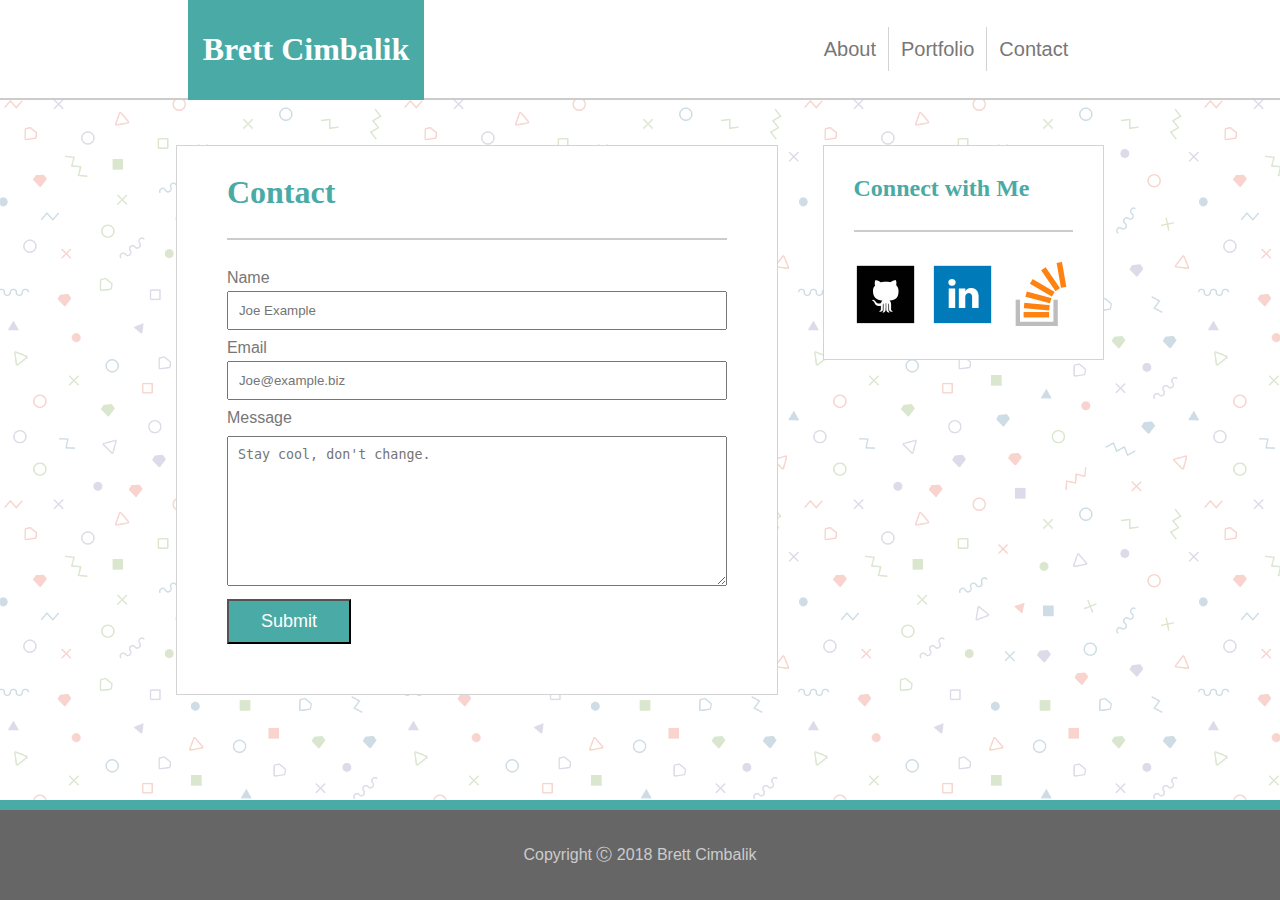
==== contact.html @ df3f65cf "Made my name in the header link to About Page" ====
<!DOCTYPE html>
<html lang="en">
<head>
    <meta charset="utf-8" />
    <meta http-equiv="X-UA-Compatible" content="IE=edge">
    <title>Contact Brett</title>
    <meta name="viewport" content="width=device-width, initial-scale=1">
    <link rel="stylesheet" type="text/css" href="./assets/css/reset.css">
    <link rel="stylesheet" type="text/css" href="./assets/css/style.css">
</head>
<body class="body">
    <!-- Header top Part -->
    <header class="header">
        <!-- My name tab in the header. -->
        <div class="my_name heading_font">
            <a href="./index.html" class="brett_cimbalik_link"><h1>Brett Cimbalik</h1></a> 
        </div>
        <!-- The actual nav bar on the right side of the page -->
        <nav>
            <ul class="nav_list all_other_fonts">
                <li><a href="index.html" class="nav_list all_other_fonts" >About</a></li>
                <li><a href="portfolio.html" class="nav_list all_other_fonts">Portfolio</a></li>
                <li><a href="contact.html" class="nav_list all_other_fonts">Contact</a></li>
            </ul>
        </nav>
    </header>

    <!-- The main section of the page. -->
    <section class="main_section">

        <!-- 'Contact', large box on left side -->
        <article class="about_me">
            <div class="about_me_top heading_font">
                <h1>
                    Contact
                </h1>
            </div>
            <!-- The form elements -->
            <form class="contact_bottom all_other_fonts">
                Name<br>
                <input type="text" name="name" class="form_field" placeholder="Joe Example">
                <br>
                Email<br>
                <input type="text" name="email" class="form_field" placeholder="Joe@example.biz">
                <br>
                Message<br>
                <textarea placeholder="Stay cool, don't change." rows="4" cols="50" name="comment" form="usrform" class="text_area"></textarea>
                <input type="submit" value="Submit" class="submit_button all_other_fonts">
            </form>
        </article>

        <!-- Smaller box off to the right side of the main section -->
        <aside class="connect_with_me">

            <!-- Top section, 'Connect With Me' of smaller box on right -->
            <div class="connect_top heading_font" >
                <h2>Connect with Me</h2>
            </div>

            <!-- Bottom section, with social media links of smaller box on right -->
            <div class="connect_bottom">
                <a href="https://github.com/bcimbali" target="_blank">
                    <img src="./assets/images/github_icon.png" alt="Github link">
                </a>

                <a href="https://www.linkedin.com/in/brett-cimbalik" target="_blank">
                    <img src="./assets/images/linkedin_icon.png" alt="LinkedIn link">
                </a>

                <a href="https://stackoverflow.com/users/6896761/bcimbali" target="_blank">
                    <img src="./assets/images/stack_overflow_white_bg.png" alt="Stack Overflow link">     
                </a>
            </div>
        </aside>
    </section>
    
    <!-- Footer at bottom of page -->
    <footer class="footer all_other_fonts">
            Copyright &#x24B8; 2018 Brett Cimbalik
    </footer>

</body>
</html>
---- assets/css/style.css ----
/* Applies a natural box layout model to all elements, but allowing components to change. */
html {
    box-sizing: border-box;
  }
  *, *:before, *:after {
    box-sizing: inherit;
  }

/************* Font Classes ******************/  
.all_other_fonts {
    color: #777777;
    font-family: 'Arial', 'Helvetica Neue', Helvetica, sans-serif;
}

.heading_font {
    font-family: 'Georgia', Times, Times New Roman, serif;
    font-weight: bold;
}

/**************************** The background image - The wrapper for the ENTIRE page *******************/
.body {
    background-image: url("./../images/memphis-colorful.png");
    display: flex;
    flex-direction: column;
    min-height: 100vh;
    min-width: 100vw;
}

/********************************************* Header Styling *******************************************/
.header {
    align-items: center;
    background-color: #ffffff;
    border-bottom: solid #cccccc 2px;
    display: flex;
    height: 100px;
    justify-content: space-around;
}

/* Teal section that contains my name (top-left) - in the Header */
.my_name {
    background-color: #4aaaa5;
    color: #ffffff;
    display: flex;
    font-size: xx-large;
    justify-content: space-around;
    padding: 35px 15px 35px 15px;
}

a.brett_cimbalik_link {
    color: #ffffff;
    text-decoration: none;
}

/* Navigation bar (top-right) styling - also in the Header */
a.nav_list {
    display: flex;
    font-size: 20px;
    text-decoration: none;
}

.nav_list {
    display: flex;
    justify-content: space-around;
    padding: 12px;
}   

.nav_list li {
    border-right: 1px solid lightgrey;
    display: flex;
    list-style-type:none;
}

.nav_list li:last-child {
    border-right: none;
}

/**************** The main part of the page that contains the large 'About Me' and smaller 'Connect with Me' ********/
.main_section {
    display: flex;
    justify-content: center;
    margin-bottom: 35px;
}

/********************************* The 'About Me' box on the left - in the Main Section *********************************/
.about_me {
    background-color: #ffffff;
    border: 1px solid lightgrey;
    display: flex;
    flex-direction: column;
    margin-top: 45px;
    margin-right: 22.5px;
    padding: 20px;
    /* width: 650px; */
    width: 47%;
}

.about_me_bottom {
    border-top: solid #cccccc 2px;
    line-height: 30px;
    margin: 30px;
    padding-top: 30px;
}

.about_me_top {
    align-items: center;
    color: #4aaaa5;
    display: flex;
    font-size: xx-large;
    justify-content: flex-start;
    padding-left: 30px;
    padding-top: 10px;  
}

/* Styling for the profile image in 'About Me' article section */
.profile_pic {
    height: 200px;
    float: left;
    padding: 10px 20px 20px 0px;
    width: 200px;
}

/*********************** The 'Connect with Me' box on the right - in the Main Section *******************/

.connect_bottom {
    align-items: center;
    border-top: solid #cccccc 2px;
    display: flex;
    justify-content: space-between;
    padding-top: 30px;
}

.connect_bottom img {
    width: 100%;
    height: 100%;
}

.connect_top {
    color: #4aaaa5;
    font-size: x-large;
    padding-bottom: 30px;
}

.connect_with_me {
    background-color: #ffffff;
    border: 1px solid lightgrey;
    display: flex;
    flex-direction: column;  
    height: 50%;
    margin-left: 22.5px;
    margin-top: 45px;
    padding: 30px;
    /* width: 270px;  */
    width: 22%;
}

/*********************************** Portfolio section styling. *************************************/

/* Teal banner over portfolio images. */
.overlay {
    background-color: #4aaaa5;
    color: white;
    font-size: x-large;
    height: 20%;
    line-height: 60px;
    position: relative;
    text-align: center;
    top: -65px;
    width: 100%;
  }

/* Portfolio image styling. */
.portfolio_bottom img {
    height: 200px; 
    width: 270px;
}

/* Rest of the Portfolio section. */
.portfolio_bottom {
    border-top: solid #cccccc 2px;
    display: flex;
    flex-flow: row wrap;
    justify-content: space-between;
    margin: 30px 3%;
    padding-top: 30px;
}

.portfolio_box {
    height: 240px;
    margin: 2px;
    width: 270px;
}

.portfolio_top {
    border-bottom: solid #cccccc 2px;
    color: #4aaaa5;
    display: flex;
    font-size: xx-large;
    justify-content: flex-start;
    padding-left: 30px;
    padding-top: 10px; 
}

/**************************************** Specific styling for contact section. ******************************/
.contact_bottom {
    border-top: solid #cccccc 2px;
    margin: 30px;
    padding-top: 30px;
}

/* Form styling on Contact Page */

.form_field {
    margin-bottom: 10px;
    margin-top: 5px;
    padding: 10px;
    width: 100%;
}

.submit_button {
    background-color: #4aaaa5;
    color: #ffffff;
    cursor: pointer;
    font-size: large;
    margin-top: 10px;
    padding: 10px 32px;
}

.text_area {
    height: 150px;
    margin-top: 10px;
    padding: 10px;
    width: 100%;  
}

/******************************** Sticky footer section at bottom of page ********************************/
.footer {
    align-items: center;
    background-color: #666666;
    border-top: solid 10px #4aaaa5;
    color: #cccccc;
    display: flex;
    justify-content: center;
    height: 100px;
    margin: auto auto 0 auto;
    width: 100%;
}

/******************************************** MEDIA QUERIES SECTION ***********************************/

/* These rules take effect when the browser's width is 980px or less. */
@media screen and (max-width: 980px) {
    /* .body {
        background-image: url("./../images/polka-dots.png");
    } */

    .profile_pic {
        display: flex;  
        height: auto;
        justify-content: center;
        width: 100%;
        padding: 10px 0 20px 0;
    }

    .about_me {
        margin: 45px 2.5% 0px 10%;
        width: 45%;
    }

    .connect_with_me {
        margin: 45px 15% 0px 2.5%;
    }

    .connect_top {
        display: flex;
        flex-wrap: nowrap;
    }

    .portfolio_bottom {
        justify-content: center;
    }
}

/* These rules take effect when the browser's width is 768px or less. */
@media screen and (max-width: 768px) {
    /* .body {
        background-image: url("./../images/christmas-colour.png");
    } */

    .main_section {
        flex-direction: column;
    }

    .profile_pic {
        display: flex;  
        height: auto;
        padding: 10px 20px 20px 0px;
        width: auto;
    }

    .about_me {
        margin: 45px auto 0px auto;
        width: 87%;
    }

    .connect_with_me {
        margin: 45px auto 0px auto;
        width: 87%;
    }

    .connect_bottom {
        justify-content: flex-start;
    }

    .portfolio_bottom {
        margin: auto;
        justify-content: space-between;
        padding: 30px auto 0px auto;
    }
}

/* These rules take effect when the browser's width is 640px or less. */
@media screen and (max-width: 640px) {
    /* .body {
        background-image: url("./../images/congruent_pentagon.png");
    } */

    .about_me {
        margin: 45px auto 0px auto;
    }

    .connect_with_me {
        height: 100%;
        margin: 45px auto 0px auto;
    }

    .header {
        flex-direction: row;
        flex-wrap: wrap;
        height: 175px;
        justify-content: space-around;
        width: 100%;
    }

    .my_name {
        width: 100%;
    }

    .nav_list {
        display: flex;
        justify-content: space-around;
        order: 1;
        padding: 12px 0;
    }  

    .nav_list li {
        display: flex;
        padding: 0 1rem;
    }

    .portfolio_bottom {
        justify-content: center;
    }

    .profile_pic {
        float: none;
        width: 100%;
        padding: 0;
    }
}
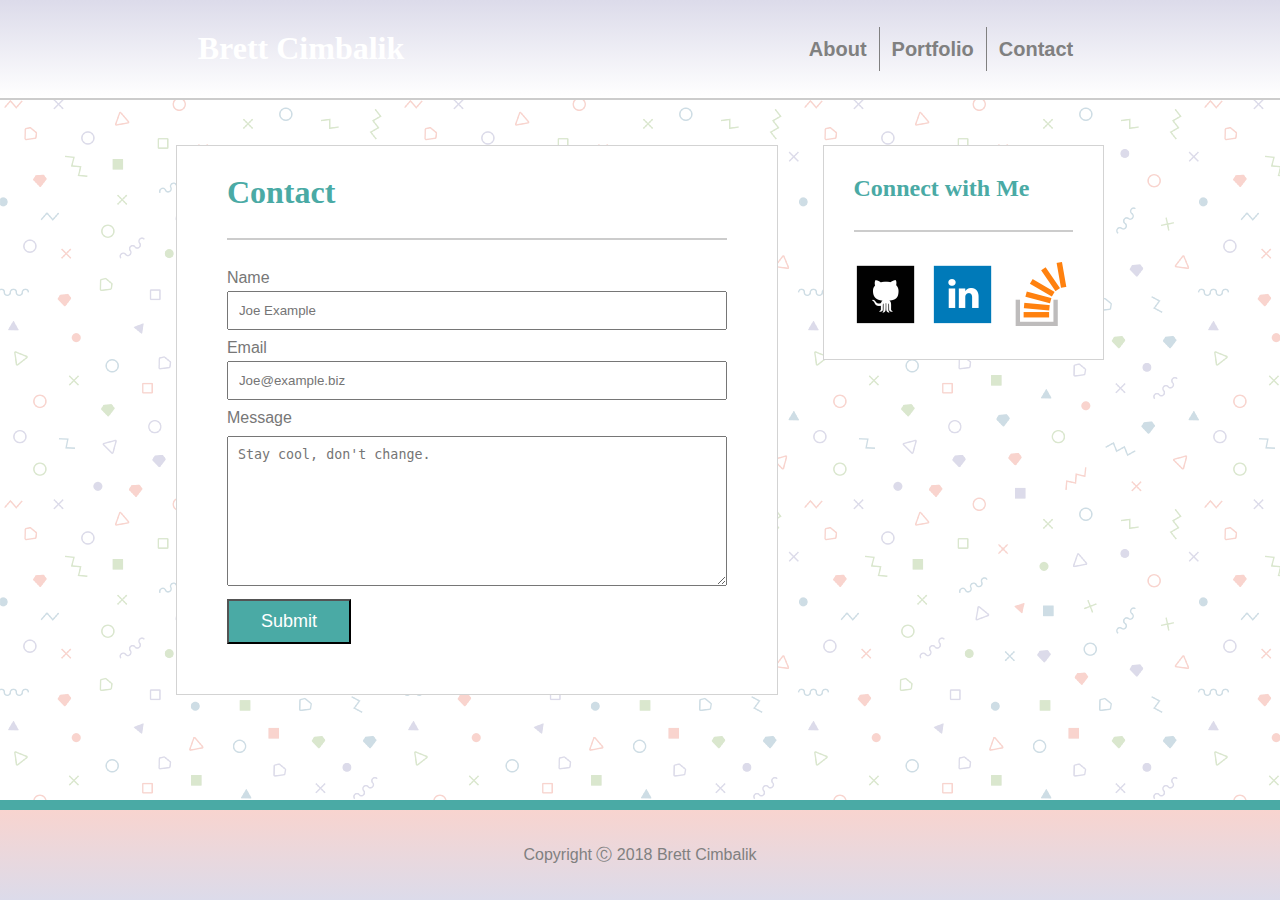
==== commit c576700d: "made social media icons fade on hover" ====
--- a/contact.html
+++ b/contact.html
@@ -9,6 +9,7 @@
     <link rel="stylesheet" type="text/css" href="./assets/css/style.css">
 </head>
 <body class="body">
+    
     <!-- Header top Part -->
     <header class="header">
         <!-- My name tab in the header. -->
@@ -59,16 +60,16 @@
 
             <!-- Bottom section, with social media links of smaller box on right -->
             <div class="connect_bottom">
-                <a href="https://github.com/bcimbali" target="_blank">
-                    <img src="./assets/images/github_icon.png" alt="Github link">
+                <a href="https://github.com/bcimbali" class="icon_links" target="_blank">
+                    <img src="./assets/images/github_icon.png" class="icon_images" alt="Github link">
                 </a>
 
-                <a href="https://www.linkedin.com/in/brett-cimbalik" target="_blank">
-                    <img src="./assets/images/linkedin_icon.png" alt="LinkedIn link">
+                <a href="www.linkedin.com/in/brett-cimbalik" class="icon_links" target="_blank">
+                    <img src="./assets/images/linkedin_icon.png" class="icon_images" alt="LinkedIn link">
                 </a>
 
-                <a href="https://stackoverflow.com/users/6896761/bcimbali" target="_blank">
-                    <img src="./assets/images/stack_overflow_white_bg.png" alt="Stack Overflow link">     
+                <a href="https://stackoverflow.com/users/6896761/bcimbali" class="icon_links" target="_blank">
+                    <img src="./assets/images/stack_overflow_white_bg.png" class="icon_images" alt="Stack Overflow link">     
                 </a>
             </div>
         </aside>
--- a/assets/css/style.css
+++ b/assets/css/style.css
@@ -29,21 +29,35 @@
 /********************************************* Header Styling *******************************************/
 .header {
     align-items: center;
-    background-color: #ffffff;
+    background: linear-gradient(#DCDBEA, white);
     border-bottom: solid #cccccc 2px;
     display: flex;
     height: 100px;
     justify-content: space-around;
 }
 
+@-webkit-keyframes colorchange {
+    0% {background: #4aaaa5}
+    50% {background: rgb(89, 205, 223)}
+    100% {background: #4aaaa5}
+  }
+  @@keyframes colorchange {
+    0% {background:  #4aaaa5}
+    50% {background: rgb(89, 205, 223)}
+    100% {background: #4aaaa5}
+  }
+
 /* Teal section that contains my name (top-left) - in the Header */
 .my_name {
-    background-color: #4aaaa5;
+    -webkit-animation: colorchange 15s infinite;
+    animation: colorchange 15s infinite;
+    /* background-color: #4aaaa5; */
+    border-bottom: solid #cccccc 2px;
     color: #ffffff;
     display: flex;
     font-size: xx-large;
     justify-content: space-around;
-    padding: 35px 15px 35px 15px;
+    padding: 34px 15px 34px 15px;
 }
 
 a.brett_cimbalik_link {
@@ -51,6 +65,10 @@
     text-decoration: none;
 }
 
+a.brett_cimbalik_link:hover {
+    color: #DF8C88;
+}
+
 /* Navigation bar (top-right) styling - also in the Header */
 a.nav_list {
     display: flex;
@@ -58,14 +76,20 @@
     text-decoration: none;
 }
 
+a.nav_list:hover {
+    color: #DF8C88;
+}
+
 .nav_list {
+    color: gray;
+    font-weight: bolder;
     display: flex;
     justify-content: space-around;
     padding: 12px;
 }   
 
 .nav_list li {
-    border-right: 1px solid lightgrey;
+    border-right: 1px solid gray;
     display: flex;
     list-style-type:none;
 }
@@ -133,6 +157,7 @@
     width: 100%;
     height: 100%;
 }
+
 
 .connect_top {
     color: #4aaaa5;
@@ -153,25 +178,34 @@
     width: 22%;
 }
 
+.icon_links:hover .icon_images {
+    opacity: 0.4;
+}
+
 /*********************************** Portfolio section styling. *************************************/
 
 /* Teal banner over portfolio images. */
 .overlay {
     background-color: #4aaaa5;
     color: white;
-    font-size: x-large;
-    height: 20%;
-    line-height: 60px;
+    font-family: Arial, Helvetica, sans-serif;
+    font-size: 1rem;
+    height: 18%;
+    line-height: 45px;
     position: relative;
     text-align: center;
     top: -65px;
     width: 100%;
   }
 
+  .overlay a {
+      text-decoration: none;
+  }
+
 /* Portfolio image styling. */
 .portfolio_bottom img {
-    height: 200px; 
-    width: 270px;
+    height: 200px;
+    width: 100%;
 }
 
 /* Rest of the Portfolio section. */
@@ -185,9 +219,17 @@
 }
 
 .portfolio_box {
-    height: 240px;
+    /* height: 200px; */
+    /* height: 240px;
     margin: 2px;
-    width: 270px;
+    width: 270px; */
+    margin: 2px;
+    /* height: 65%; */
+    width: 45%;
+}
+
+.portfolio_box a {
+    text-decoration: none;
 }
 
 .portfolio_top {
@@ -235,9 +277,10 @@
 /******************************** Sticky footer section at bottom of page ********************************/
 .footer {
     align-items: center;
-    background-color: #666666;
+    /* background-color: #666666; */
+    background: linear-gradient(#F8D4CF, #DCDBEA);
     border-top: solid 10px #4aaaa5;
-    color: #cccccc;
+    color: gray;
     display: flex;
     justify-content: center;
     height: 100px;
@@ -249,9 +292,34 @@
 
 /* These rules take effect when the browser's width is 980px or less. */
 @media screen and (max-width: 980px) {
-    /* .body {
-        background-image: url("./../images/polka-dots.png");
-    } */
+    .about_me {
+        margin: 45px 2.5% 0px 10%;
+        width: 45%;
+    }
+
+    .connect_with_me {
+        margin: 45px 15% 0px 2.5%;
+    }
+
+    .connect_top {
+        display: flex;
+        flex-wrap: nowrap;
+    }
+
+    .portfolio_bottom {
+        justify-content: center;
+    }
+
+    .portfolio_bottom img {
+        height: 200px; 
+        width: 270px;
+    }
+
+    .portfolio_box {
+        height: 240px;
+        margin: 2px;
+        width: 270px;
+    }
 
     .profile_pic {
         display: flex;  
@@ -260,34 +328,43 @@
         width: 100%;
         padding: 10px 0 20px 0;
     }
-
-    .about_me {
-        margin: 45px 2.5% 0px 10%;
-        width: 45%;
-    }
-
-    .connect_with_me {
-        margin: 45px 15% 0px 2.5%;
-    }
-
-    .connect_top {
-        display: flex;
-        flex-wrap: nowrap;
-    }
-
-    .portfolio_bottom {
-        justify-content: center;
-    }
 }
 
 /* These rules take effect when the browser's width is 768px or less. */
 @media screen and (max-width: 768px) {
-    /* .body {
-        background-image: url("./../images/christmas-colour.png");
-    } */
+    .about_me {
+        margin: 45px auto 0px auto;
+        width: 87%;
+    }
+
+    .connect_bottom {
+        justify-content: flex-start;
+    }
+
+    .connect_with_me {
+        margin: 45px auto 0px auto;
+        width: 87%;
+    }
 
     .main_section {
         flex-direction: column;
+    }
+
+    .portfolio_bottom {
+        margin: auto;
+        justify-content: space-between;
+        padding: 30px auto 0px auto;
+    }
+
+    .portfolio_bottom img {
+        min-height: 200px;
+        width: 100%;
+    }
+
+    .portfolio_box {
+        margin: 2px;
+        height: 65%;
+        width: 45%;
     }
 
     .profile_pic {
@@ -296,34 +373,10 @@
         padding: 10px 20px 20px 0px;
         width: auto;
     }
-
-    .about_me {
-        margin: 45px auto 0px auto;
-        width: 87%;
-    }
-
-    .connect_with_me {
-        margin: 45px auto 0px auto;
-        width: 87%;
-    }
-
-    .connect_bottom {
-        justify-content: flex-start;
-    }
-
-    .portfolio_bottom {
-        margin: auto;
-        justify-content: space-between;
-        padding: 30px auto 0px auto;
-    }
 }
 
 /* These rules take effect when the browser's width is 640px or less. */
 @media screen and (max-width: 640px) {
-    /* .body {
-        background-image: url("./../images/congruent_pentagon.png");
-    } */
-
     .about_me {
         margin: 45px auto 0px auto;
     }
@@ -361,6 +414,17 @@
         justify-content: center;
     }
 
+    .portfolio_bottom img {
+        height: 200px; 
+        width: 270px;
+    }
+
+    .portfolio_box {
+        height: 240px;
+        margin: 2px;
+        width: 270px;
+    }
+
     .profile_pic {
         float: none;
         width: 100%;
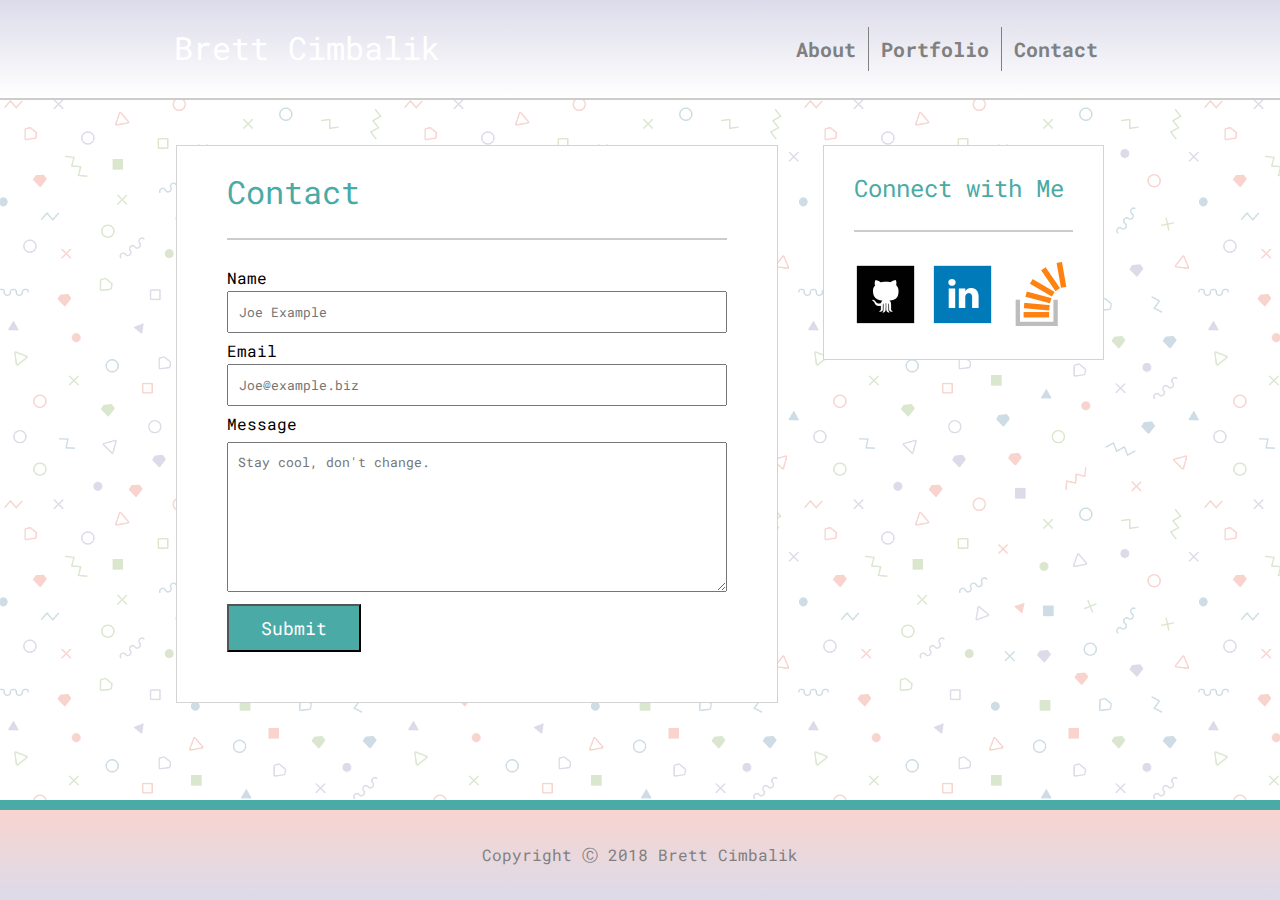
==== commit e7592c18: "updated all fonts to monospace" ====
--- a/contact.html
+++ b/contact.html
@@ -7,21 +7,22 @@
     <meta name="viewport" content="width=device-width, initial-scale=1">
     <link rel="stylesheet" type="text/css" href="./assets/css/reset.css">
     <link rel="stylesheet" type="text/css" href="./assets/css/style.css">
+    <link href="https://fonts.googleapis.com/css?family=Roboto+Mono" rel="stylesheet">
 </head>
 <body class="body">
     
     <!-- Header top Part -->
     <header class="header">
         <!-- My name tab in the header. -->
-        <div class="my_name heading_font">
+        <div class="my_name roboto_font">
             <a href="./index.html" class="brett_cimbalik_link"><h1>Brett Cimbalik</h1></a> 
         </div>
         <!-- The actual nav bar on the right side of the page -->
         <nav>
             <ul class="nav_list all_other_fonts">
-                <li><a href="index.html" class="nav_list all_other_fonts" >About</a></li>
-                <li><a href="portfolio.html" class="nav_list all_other_fonts">Portfolio</a></li>
-                <li><a href="contact.html" class="nav_list all_other_fonts">Contact</a></li>
+                <li><a href="index.html" class="nav_list roboto_font" >About</a></li>
+                <li><a href="portfolio.html" class="nav_list roboto_font">Portfolio</a></li>
+                <li><a href="contact.html" class="nav_list roboto_font">Contact</a></li>
             </ul>
         </nav>
     </header>
@@ -31,22 +32,22 @@
 
         <!-- 'Contact', large box on left side -->
         <article class="about_me">
-            <div class="about_me_top heading_font">
+            <div class="about_me_top roboto_font">
                 <h1>
                     Contact
                 </h1>
             </div>
             <!-- The form elements -->
-            <form class="contact_bottom all_other_fonts">
+            <form class="contact_bottom roboto_font">
                 Name<br>
-                <input type="text" name="name" class="form_field" placeholder="Joe Example">
+                <input type="text" name="name" class="form_field roboto_font" placeholder="Joe Example">
                 <br>
                 Email<br>
-                <input type="text" name="email" class="form_field" placeholder="Joe@example.biz">
+                <input type="text" name="email" class="form_field roboto_font" placeholder="Joe@example.biz">
                 <br>
                 Message<br>
-                <textarea placeholder="Stay cool, don't change." rows="4" cols="50" name="comment" form="usrform" class="text_area"></textarea>
-                <input type="submit" value="Submit" class="submit_button all_other_fonts">
+                <textarea placeholder="Stay cool, don't change." rows="4" cols="50" name="comment" form="usrform" class="roboto_font text_area"></textarea>
+                <input type="submit" value="Submit" class="roboto_font submit_button">
             </form>
         </article>
 
@@ -54,7 +55,7 @@
         <aside class="connect_with_me">
 
             <!-- Top section, 'Connect With Me' of smaller box on right -->
-            <div class="connect_top heading_font" >
+            <div class="connect_top roboto_font" >
                 <h2>Connect with Me</h2>
             </div>
 
@@ -76,7 +77,7 @@
     </section>
     
     <!-- Footer at bottom of page -->
-    <footer class="footer all_other_fonts">
+    <footer class="footer roboto_font">
             Copyright &#x24B8; 2018 Brett Cimbalik
     </footer>
 
--- a/assets/css/style.css
+++ b/assets/css/style.css
@@ -15,6 +15,10 @@
 .heading_font {
     font-family: 'Georgia', Times, Times New Roman, serif;
     font-weight: bold;
+}
+
+.roboto_font {
+    font-family: 'Roboto Mono', monospace;
 }
 
 /**************************** The background image - The wrapper for the ENTIRE page *******************/
@@ -188,7 +192,7 @@
 .overlay {
     background-color: #4aaaa5;
     color: white;
-    font-family: Arial, Helvetica, sans-serif;
+    /* font-family: Arial, Helvetica, sans-serif; */
     font-size: 1rem;
     height: 18%;
     line-height: 45px;
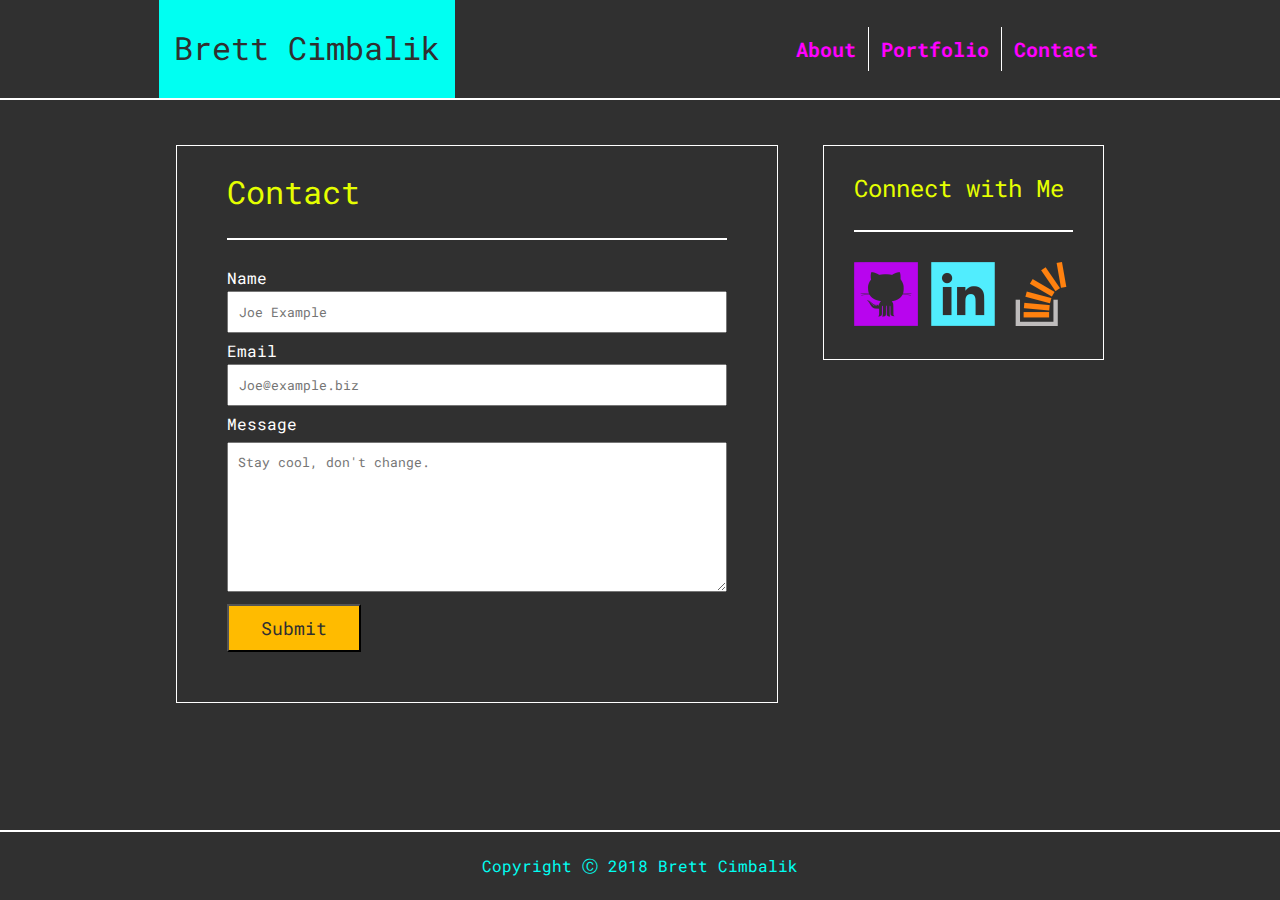
==== commit 71bca82c: "reworked entire layout" ====
--- a/contact.html
+++ b/contact.html
@@ -8,6 +8,7 @@
     <link rel="stylesheet" type="text/css" href="./assets/css/reset.css">
     <link rel="stylesheet" type="text/css" href="./assets/css/style.css">
     <link href="https://fonts.googleapis.com/css?family=Roboto+Mono" rel="stylesheet">
+    <link rel="shortcut icon" type="image/png" href="./assets/images/brett_favicon.ico"/>
 </head>
 <body class="body">
     
@@ -62,11 +63,11 @@
             <!-- Bottom section, with social media links of smaller box on right -->
             <div class="connect_bottom">
                 <a href="https://github.com/bcimbali" class="icon_links" target="_blank">
-                    <img src="./assets/images/github_icon.png" class="icon_images" alt="Github link">
+                    <img src="./assets/images/github_purple_icon_64x64.png" class="icon_images" alt="Github link">
                 </a>
 
-                <a href="www.linkedin.com/in/brett-cimbalik" class="icon_links" target="_blank">
-                    <img src="./assets/images/linkedin_icon.png" class="icon_images" alt="LinkedIn link">
+                <a href="https://www.linkedin.com/in/brett-cimbalik" class="icon_links" target="_blank">
+                    <img src="./assets/images/linkedin_bright-blue_64x64.png" class="icon_images" alt="LinkedIn link">
                 </a>
 
                 <a href="https://stackoverflow.com/users/6896761/bcimbali" class="icon_links" target="_blank">
--- a/assets/css/style.css
+++ b/assets/css/style.css
@@ -1,10 +1,11 @@
 /* Applies a natural box layout model to all elements, but allowing components to change. */
+
 html {
     box-sizing: border-box;
-  }
+}
   *, *:before, *:after {
     box-sizing: inherit;
-  }
+}
 
 /************* Font Classes ******************/  
 .all_other_fonts {
@@ -23,7 +24,8 @@
 
 /**************************** The background image - The wrapper for the ENTIRE page *******************/
 .body {
-    background-image: url("./../images/memphis-colorful.png");
+    /* background-image: url("./../images/memphis-colorful.png"); */
+    background-color: #303030;
     display: flex;
     flex-direction: column;
     min-height: 100vh;
@@ -33,8 +35,8 @@
 /********************************************* Header Styling *******************************************/
 .header {
     align-items: center;
-    background: linear-gradient(#DCDBEA, white);
-    border-bottom: solid #cccccc 2px;
+    background: #303030;
+    border-bottom: solid #FFFFFF 2px;
     display: flex;
     height: 100px;
     justify-content: space-around;
@@ -44,20 +46,21 @@
     0% {background: #4aaaa5}
     50% {background: rgb(89, 205, 223)}
     100% {background: #4aaaa5}
-  }
-  @@keyframes colorchange {
+}
+
+@keyframes colorchange {
     0% {background:  #4aaaa5}
     50% {background: rgb(89, 205, 223)}
     100% {background: #4aaaa5}
-  }
+}
 
 /* Teal section that contains my name (top-left) - in the Header */
 .my_name {
-    -webkit-animation: colorchange 15s infinite;
-    animation: colorchange 15s infinite;
-    /* background-color: #4aaaa5; */
-    border-bottom: solid #cccccc 2px;
-    color: #ffffff;
+    /* -webkit-animation: colorchange 15s infinite;
+    animation: colorchange 15s infinite; */
+    background-color: #00fff2;
+    border-bottom: solid #FFFFFF 2px;
+    color: #303030;
     display: flex;
     font-size: xx-large;
     justify-content: space-around;
@@ -65,12 +68,12 @@
 }
 
 a.brett_cimbalik_link {
-    color: #ffffff;
+    color: #303030;
     text-decoration: none;
 }
 
 a.brett_cimbalik_link:hover {
-    color: #DF8C88;
+    color: rgb(255, 13, 0);
 }
 
 /* Navigation bar (top-right) styling - also in the Header */
@@ -81,11 +84,11 @@
 }
 
 a.nav_list:hover {
-    color: #DF8C88;
+    color: #00fff2;
 }
 
 .nav_list {
-    color: gray;
+    color: rgb(255, 0, 255);
     font-weight: bolder;
     display: flex;
     justify-content: space-around;
@@ -93,7 +96,7 @@
 }   
 
 .nav_list li {
-    border-right: 1px solid gray;
+    border-right: 1px solid #FFFFFF;
     display: flex;
     list-style-type:none;
 }
@@ -111,8 +114,8 @@
 
 /********************************* The 'About Me' box on the left - in the Main Section *********************************/
 .about_me {
-    background-color: #ffffff;
-    border: 1px solid lightgrey;
+    background-color: #303030;
+    border: 1px solid #FFFFFF;
     display: flex;
     flex-direction: column;
     margin-top: 45px;
@@ -123,7 +126,8 @@
 }
 
 .about_me_bottom {
-    border-top: solid #cccccc 2px;
+    border-top: solid #FFFFFF 2px;
+    color: #FFFFFF;
     line-height: 30px;
     margin: 30px;
     padding-top: 30px;
@@ -131,7 +135,7 @@
 
 .about_me_top {
     align-items: center;
-    color: #4aaaa5;
+    color: #e5ff00;
     display: flex;
     font-size: xx-large;
     justify-content: flex-start;
@@ -151,7 +155,7 @@
 
 .connect_bottom {
     align-items: center;
-    border-top: solid #cccccc 2px;
+    border-top: solid #FFFFFF 2px;
     display: flex;
     justify-content: space-between;
     padding-top: 30px;
@@ -164,14 +168,15 @@
 
 
 .connect_top {
-    color: #4aaaa5;
+    color: #e5ff00;
     font-size: x-large;
     padding-bottom: 30px;
 }
 
 .connect_with_me {
-    background-color: #ffffff;
-    border: 1px solid lightgrey;
+    background-color: #303030;
+    border: 1px solid #FFFFFF;
+    color: #FFFFFF;
     display: flex;
     flex-direction: column;  
     height: 50%;
@@ -186,12 +191,16 @@
     opacity: 0.4;
 }
 
+.purple {
+    color: #b805ee;
+}
+
 /*********************************** Portfolio section styling. *************************************/
 
 /* Teal banner over portfolio images. */
 .overlay {
-    background-color: #4aaaa5;
-    color: white;
+    background-color: #00fff2;
+    color: #303030;
     /* font-family: Arial, Helvetica, sans-serif; */
     font-size: 1rem;
     height: 18%;
@@ -200,11 +209,15 @@
     text-align: center;
     top: -65px;
     width: 100%;
-  }
-
-  .overlay a {
-      text-decoration: none;
-  }
+}
+
+.overlay a {
+    text-decoration: none;
+}
+
+.overlay:hover {
+    opacity: 0.4;
+}
 
 /* Portfolio image styling. */
 .portfolio_bottom img {
@@ -212,9 +225,13 @@
     width: 100%;
 }
 
+.portfolio_bottom img:hover {
+    opacity: 0.4;
+}
+
 /* Rest of the Portfolio section. */
 .portfolio_bottom {
-    border-top: solid #cccccc 2px;
+    border-top: solid #FFFFFF 2px;
     display: flex;
     flex-flow: row wrap;
     justify-content: space-between;
@@ -248,7 +265,8 @@
 
 /**************************************** Specific styling for contact section. ******************************/
 .contact_bottom {
-    border-top: solid #cccccc 2px;
+    border-top: solid #FFFFFF 2px;
+    color: #FFFFFF;
     margin: 30px;
     padding-top: 30px;
 }
@@ -256,6 +274,7 @@
 /* Form styling on Contact Page */
 
 .form_field {
+    color: #FFFFFF;
     margin-bottom: 10px;
     margin-top: 5px;
     padding: 10px;
@@ -263,8 +282,8 @@
 }
 
 .submit_button {
-    background-color: #4aaaa5;
-    color: #ffffff;
+    background-color: #ffbb00;
+    color: #303030;
     cursor: pointer;
     font-size: large;
     margin-top: 10px;
@@ -282,12 +301,13 @@
 .footer {
     align-items: center;
     /* background-color: #666666; */
-    background: linear-gradient(#F8D4CF, #DCDBEA);
-    border-top: solid 10px #4aaaa5;
-    color: gray;
+    background: #303030;
+    border-top: solid 2px #FFFFFF;
+    /* border-top: solid 10px rgb(89, 205, 223); */
+    color: #00fff2;
     display: flex;
     justify-content: center;
-    height: 100px;
+    height: 70px;
     margin: auto auto 0 auto;
     width: 100%;
 }
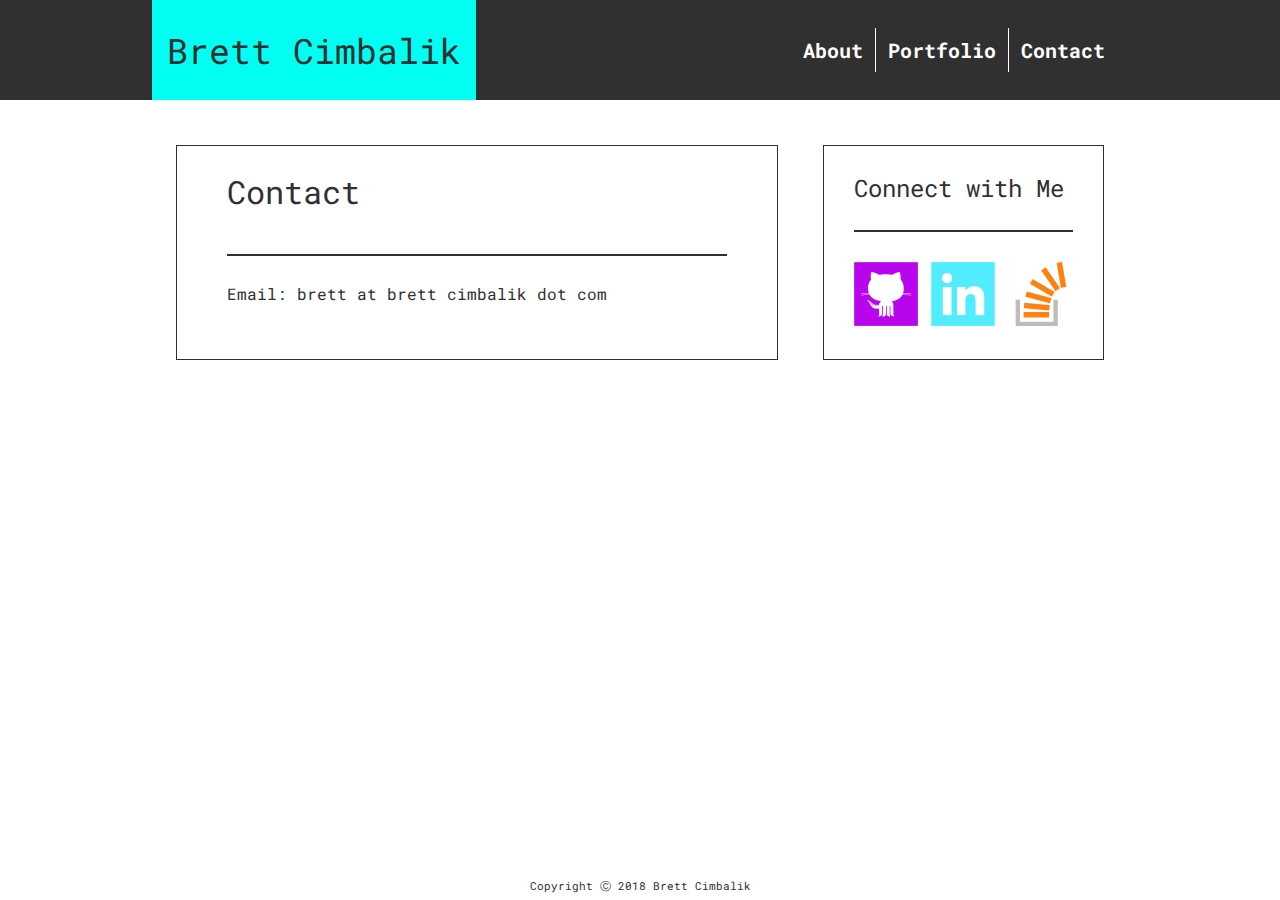
==== commit f0785d98: "updated contact page" ====
--- a/contact.html
+++ b/contact.html
@@ -39,7 +39,8 @@
                 </h1>
             </div>
             <!-- The form elements -->
-            <form class="contact_bottom roboto_font">
+            <br><div class="contact_bottom roboto_font">Email: brett at brett cimbalik dot com</div>
+            <!-- <form class="contact_bottom roboto_font">
                 Name<br>
                 <input type="text" name="name" class="form_field roboto_font" placeholder="Joe Example">
                 <br>
@@ -49,7 +50,7 @@
                 Message<br>
                 <textarea placeholder="Stay cool, don't change." rows="4" cols="50" name="comment" form="usrform" class="roboto_font text_area"></textarea>
                 <input type="submit" value="Submit" class="roboto_font submit_button">
-            </form>
+            </form> -->
         </article>
 
         <!-- Smaller box off to the right side of the main section -->
--- a/assets/css/style.css
+++ b/assets/css/style.css
@@ -22,10 +22,15 @@
     font-family: 'Roboto Mono', monospace;
 }
 
+/* Override text selection/highlight color to yellow. */
+::-moz-selection { background: yellow; }
+::selection { background: yellow; }
+
 /**************************** The background image - The wrapper for the ENTIRE page *******************/
 .body {
     /* background-image: url("./../images/memphis-colorful.png"); */
-    background-color: #303030;
+    background-color: #FFFFFF;
+    cursor: url('./../images/brett_favicon.ico'), crosshair;
     display: flex;
     flex-direction: column;
     min-height: 100vh;
@@ -36,10 +41,11 @@
 .header {
     align-items: center;
     background: #303030;
-    border-bottom: solid #FFFFFF 2px;
+    /* border-bottom: solid #FFFFFF 2px; */
     display: flex;
     height: 100px;
     justify-content: space-around;
+    padding: 0;
 }
 
 @-webkit-keyframes colorchange {
@@ -59,21 +65,25 @@
     /* -webkit-animation: colorchange 15s infinite;
     animation: colorchange 15s infinite; */
     background-color: #00fff2;
-    border-bottom: solid #FFFFFF 2px;
-    color: #303030;
-    display: flex;
-    font-size: xx-large;
+    /* border-bottom: solid #FFFFFF 2px; */
+    color: #303030;
+    display: flex;
+    font-size: calc(15px + (40 - 14) * ((100vw - 300px) / (1600 - 300)));
+    height: 100%;
     justify-content: space-around;
     padding: 34px 15px 34px 15px;
 }
 
 a.brett_cimbalik_link {
     color: #303030;
+    cursor: url('./../images/hover_icon.ico'), pointer;
     text-decoration: none;
 }
 
 a.brett_cimbalik_link:hover {
-    color: rgb(255, 13, 0);
+    /* color: rgb(255, 13, 0); */
+    color: #FF3855;
+    cursor: url('./../images/hover_icon.ico'), pointer;
 }
 
 /* Navigation bar (top-right) styling - also in the Header */
@@ -85,10 +95,11 @@
 
 a.nav_list:hover {
     color: #00fff2;
+    cursor: url('./../images/hover_icon.ico'), pointer;
 }
 
 .nav_list {
-    color: rgb(255, 0, 255);
+    color: #ffffff;
     font-weight: bolder;
     display: flex;
     justify-content: space-around;
@@ -114,8 +125,8 @@
 
 /********************************* The 'About Me' box on the left - in the Main Section *********************************/
 .about_me {
-    background-color: #303030;
-    border: 1px solid #FFFFFF;
+    background-color: #FFFFFF;
+    border: 1px solid #303030;
     display: flex;
     flex-direction: column;
     margin-top: 45px;
@@ -126,8 +137,8 @@
 }
 
 .about_me_bottom {
-    border-top: solid #FFFFFF 2px;
-    color: #FFFFFF;
+    border-top: solid #303030 2px;
+    color: #303030;
     line-height: 30px;
     margin: 30px;
     padding-top: 30px;
@@ -135,7 +146,7 @@
 
 .about_me_top {
     align-items: center;
-    color: #e5ff00;
+    color: #303030;
     display: flex;
     font-size: xx-large;
     justify-content: flex-start;
@@ -155,7 +166,7 @@
 
 .connect_bottom {
     align-items: center;
-    border-top: solid #FFFFFF 2px;
+    border-top: solid #303030 2px;
     display: flex;
     justify-content: space-between;
     padding-top: 30px;
@@ -168,15 +179,15 @@
 
 
 .connect_top {
-    color: #e5ff00;
+    color: #303030;
     font-size: x-large;
     padding-bottom: 30px;
 }
 
 .connect_with_me {
-    background-color: #303030;
-    border: 1px solid #FFFFFF;
-    color: #FFFFFF;
+    background-color: #FFFFFF;
+    border: 1px solid #303030;
+    color: #303030;
     display: flex;
     flex-direction: column;  
     height: 50%;
@@ -188,6 +199,7 @@
 }
 
 .icon_links:hover .icon_images {
+    cursor: url('./../images/hover_icon.ico'), pointer;
     opacity: 0.4;
 }
 
@@ -216,22 +228,26 @@
 }
 
 .overlay:hover {
+    cursor: url('./../images/hover_icon.ico'), pointer;
     opacity: 0.4;
 }
 
 /* Portfolio image styling. */
 .portfolio_bottom img {
+    filter: none;
     height: 200px;
     width: 100%;
 }
 
 .portfolio_bottom img:hover {
-    opacity: 0.4;
+    cursor: url('./../images/hover_icon.ico'), pointer;
+    filter: none;
+    /* opacity: 0.4; */
 }
 
 /* Rest of the Portfolio section. */
 .portfolio_bottom {
-    border-top: solid #FFFFFF 2px;
+    border-top: solid #303030 2px;
     display: flex;
     flex-flow: row wrap;
     justify-content: space-between;
@@ -265,8 +281,8 @@
 
 /**************************************** Specific styling for contact section. ******************************/
 .contact_bottom {
-    border-top: solid #FFFFFF 2px;
-    color: #FFFFFF;
+    border-top: solid #303030 2px;
+    color: #303030;
     margin: 30px;
     padding-top: 30px;
 }
@@ -290,6 +306,12 @@
     padding: 10px 32px;
 }
 
+.submit_button:hover {
+    background-color: rgb(255, 13, 0);
+    cursor: url('./../images/hover_icon.ico'), pointer;
+    color: #FFFFFF;
+}
+
 .text_area {
     height: 150px;
     margin-top: 10px;
@@ -301,13 +323,14 @@
 .footer {
     align-items: center;
     /* background-color: #666666; */
-    background: #303030;
+    background: #FFFFFF;
     border-top: solid 2px #FFFFFF;
     /* border-top: solid 10px rgb(89, 205, 223); */
-    color: #00fff2;
-    display: flex;
+    color: #303030;
+    display: flex;
+    font-size: 0.7rem;
     justify-content: center;
-    height: 70px;
+    height: 30px;
     margin: auto auto 0 auto;
     width: 100%;
 }
@@ -362,7 +385,8 @@
     }
 
     .connect_bottom {
-        justify-content: flex-start;
+        /* justify-content: flex-start; */
+        justify-content: space-around;
     }
 
     .connect_with_me {
@@ -381,6 +405,7 @@
     }
 
     .portfolio_bottom img {
+        filter: none;
         min-height: 200px;
         width: 100%;
     }
@@ -415,10 +440,14 @@
         flex-wrap: wrap;
         height: 175px;
         justify-content: space-around;
+        padding: 0;
         width: 100%;
     }
 
     .my_name {
+        font-size: xx-large;
+        height: 63%;
+        margin: 0;
         width: 100%;
     }
 
@@ -439,6 +468,7 @@
     }
 
     .portfolio_bottom img {
+        filter: none;
         height: 200px; 
         width: 270px;
     }
